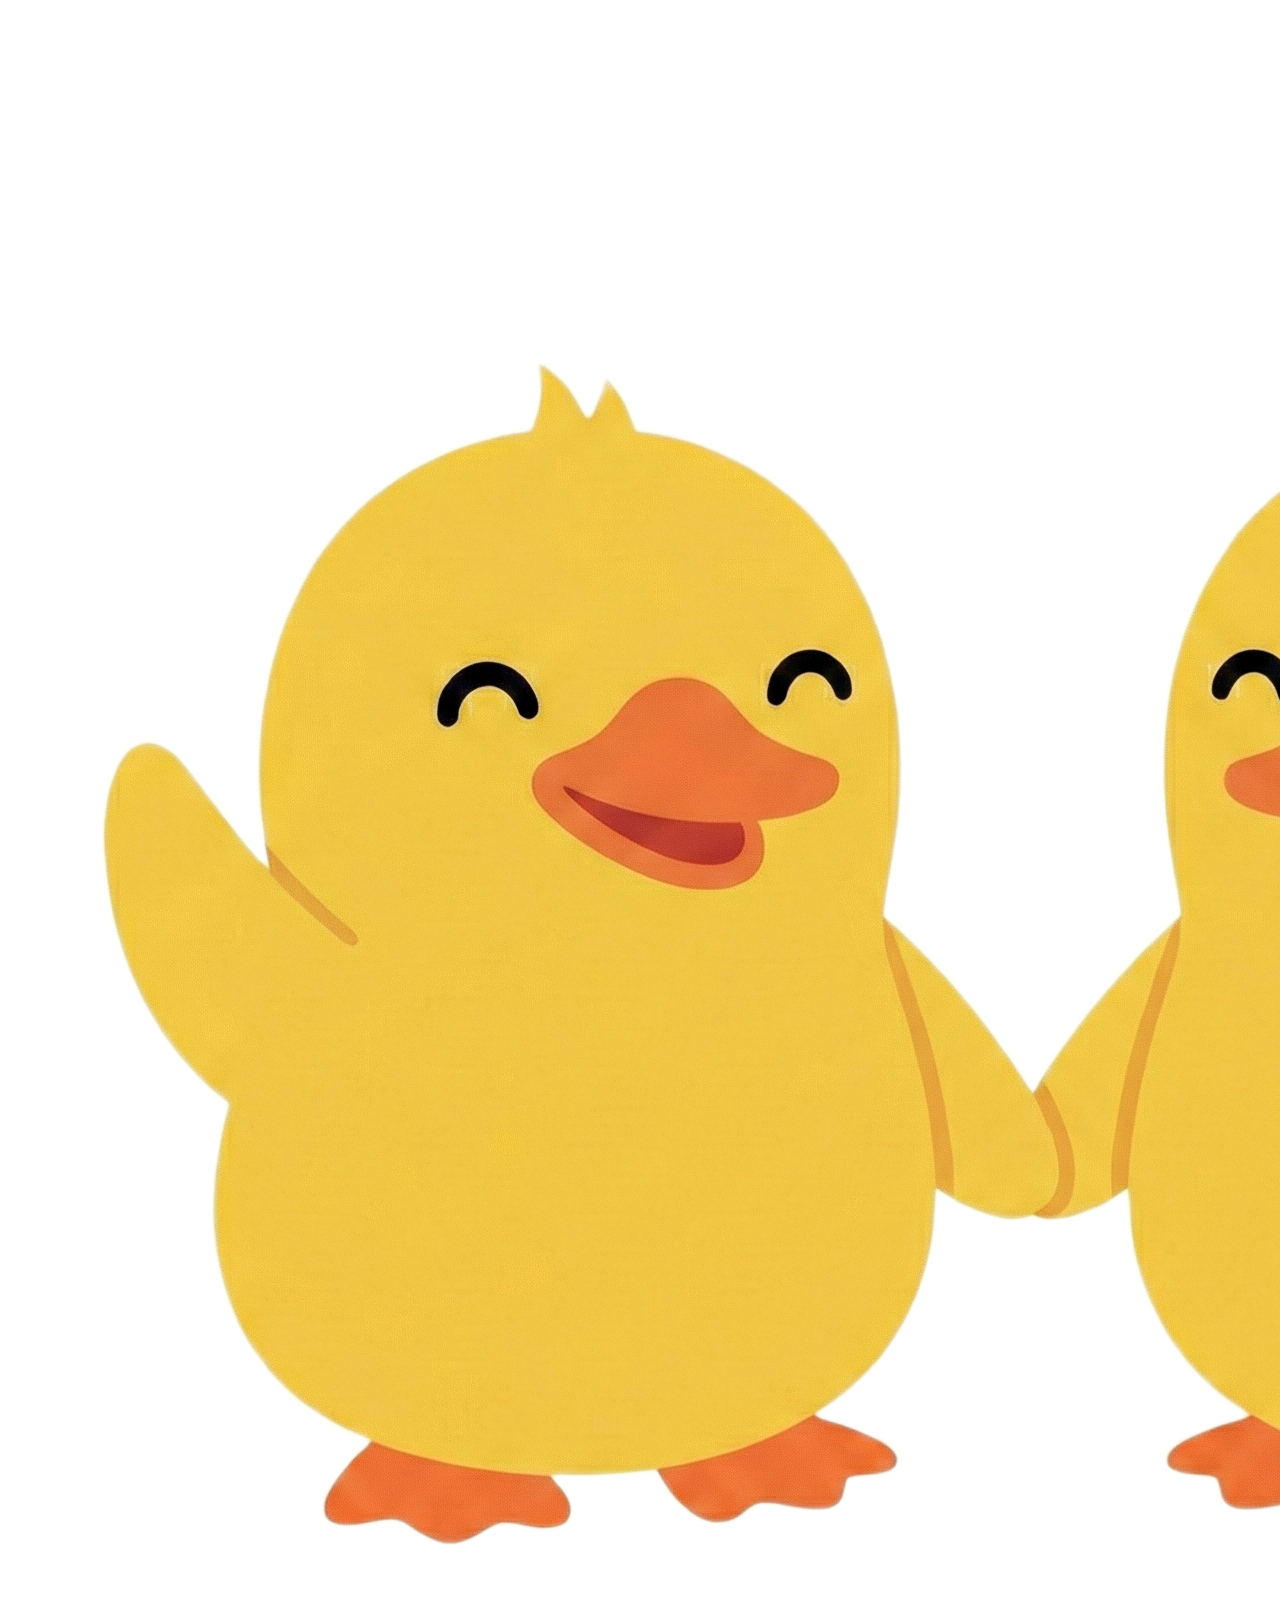
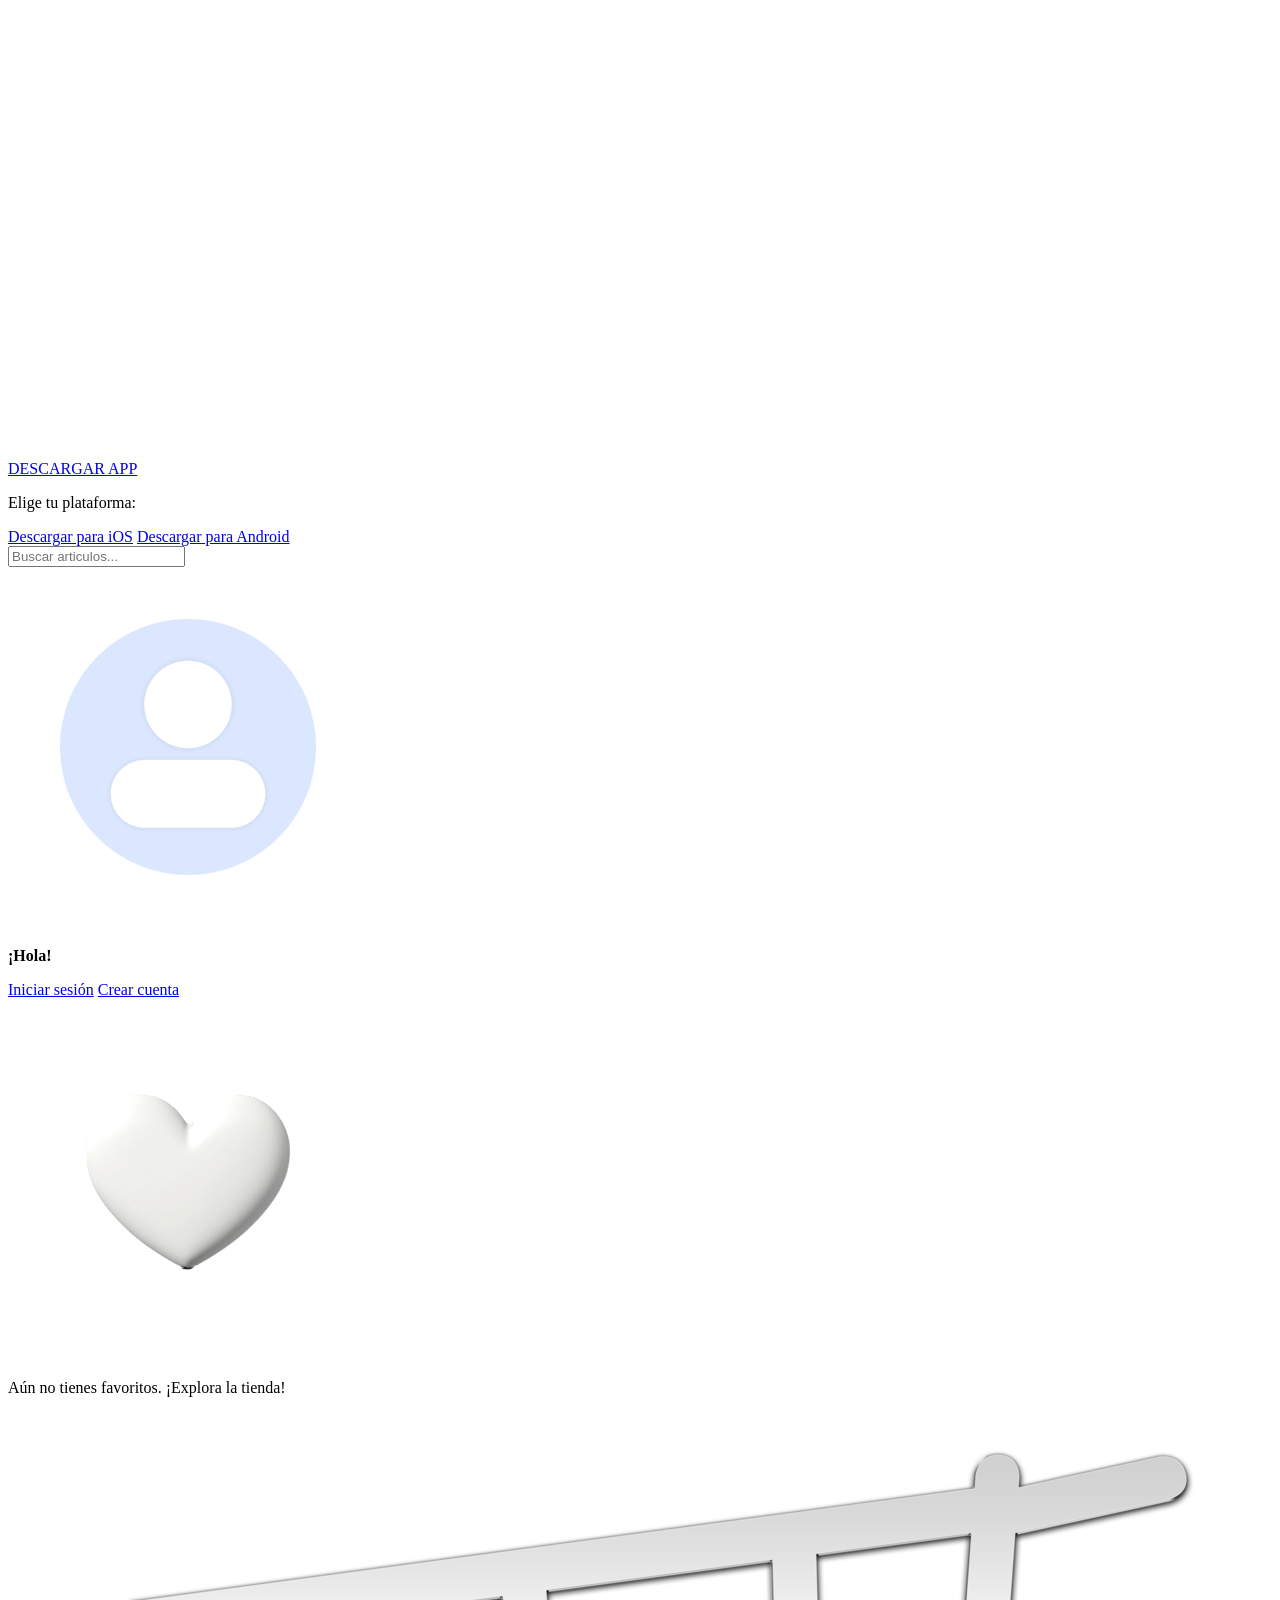
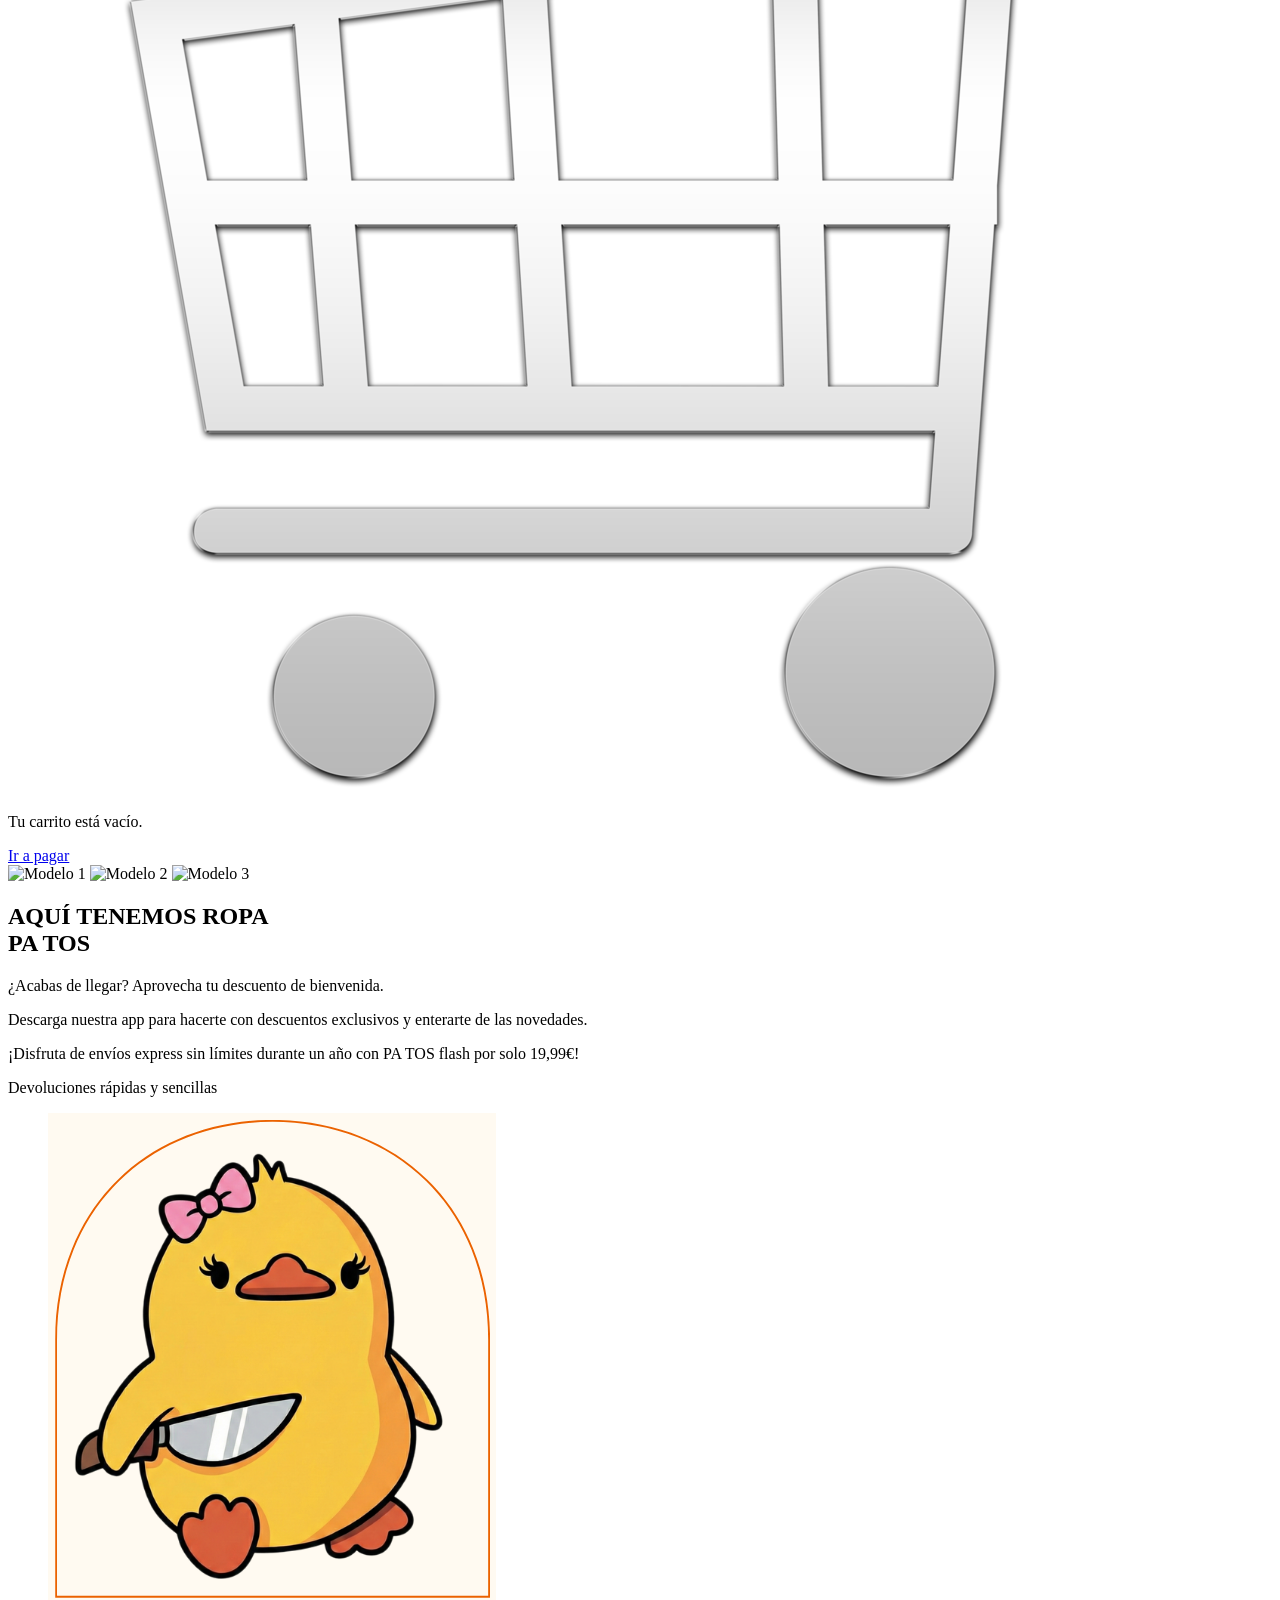
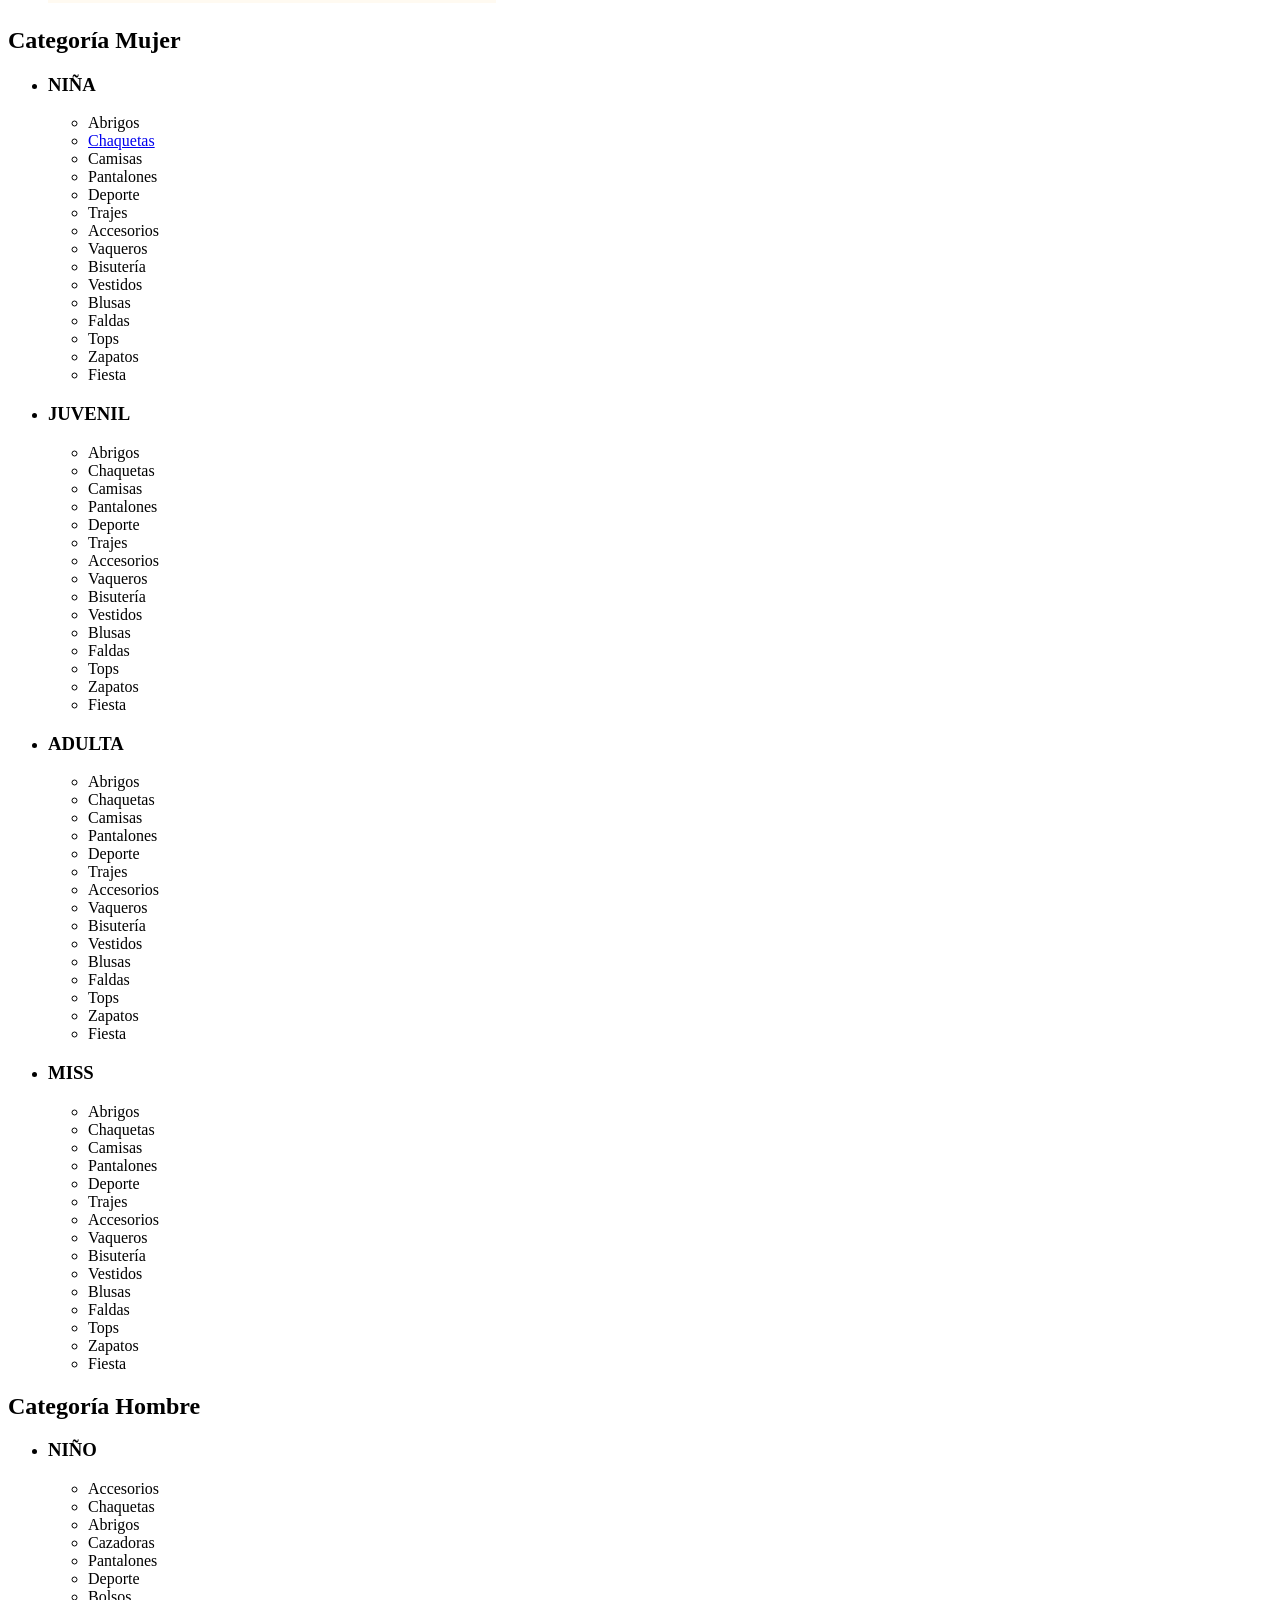
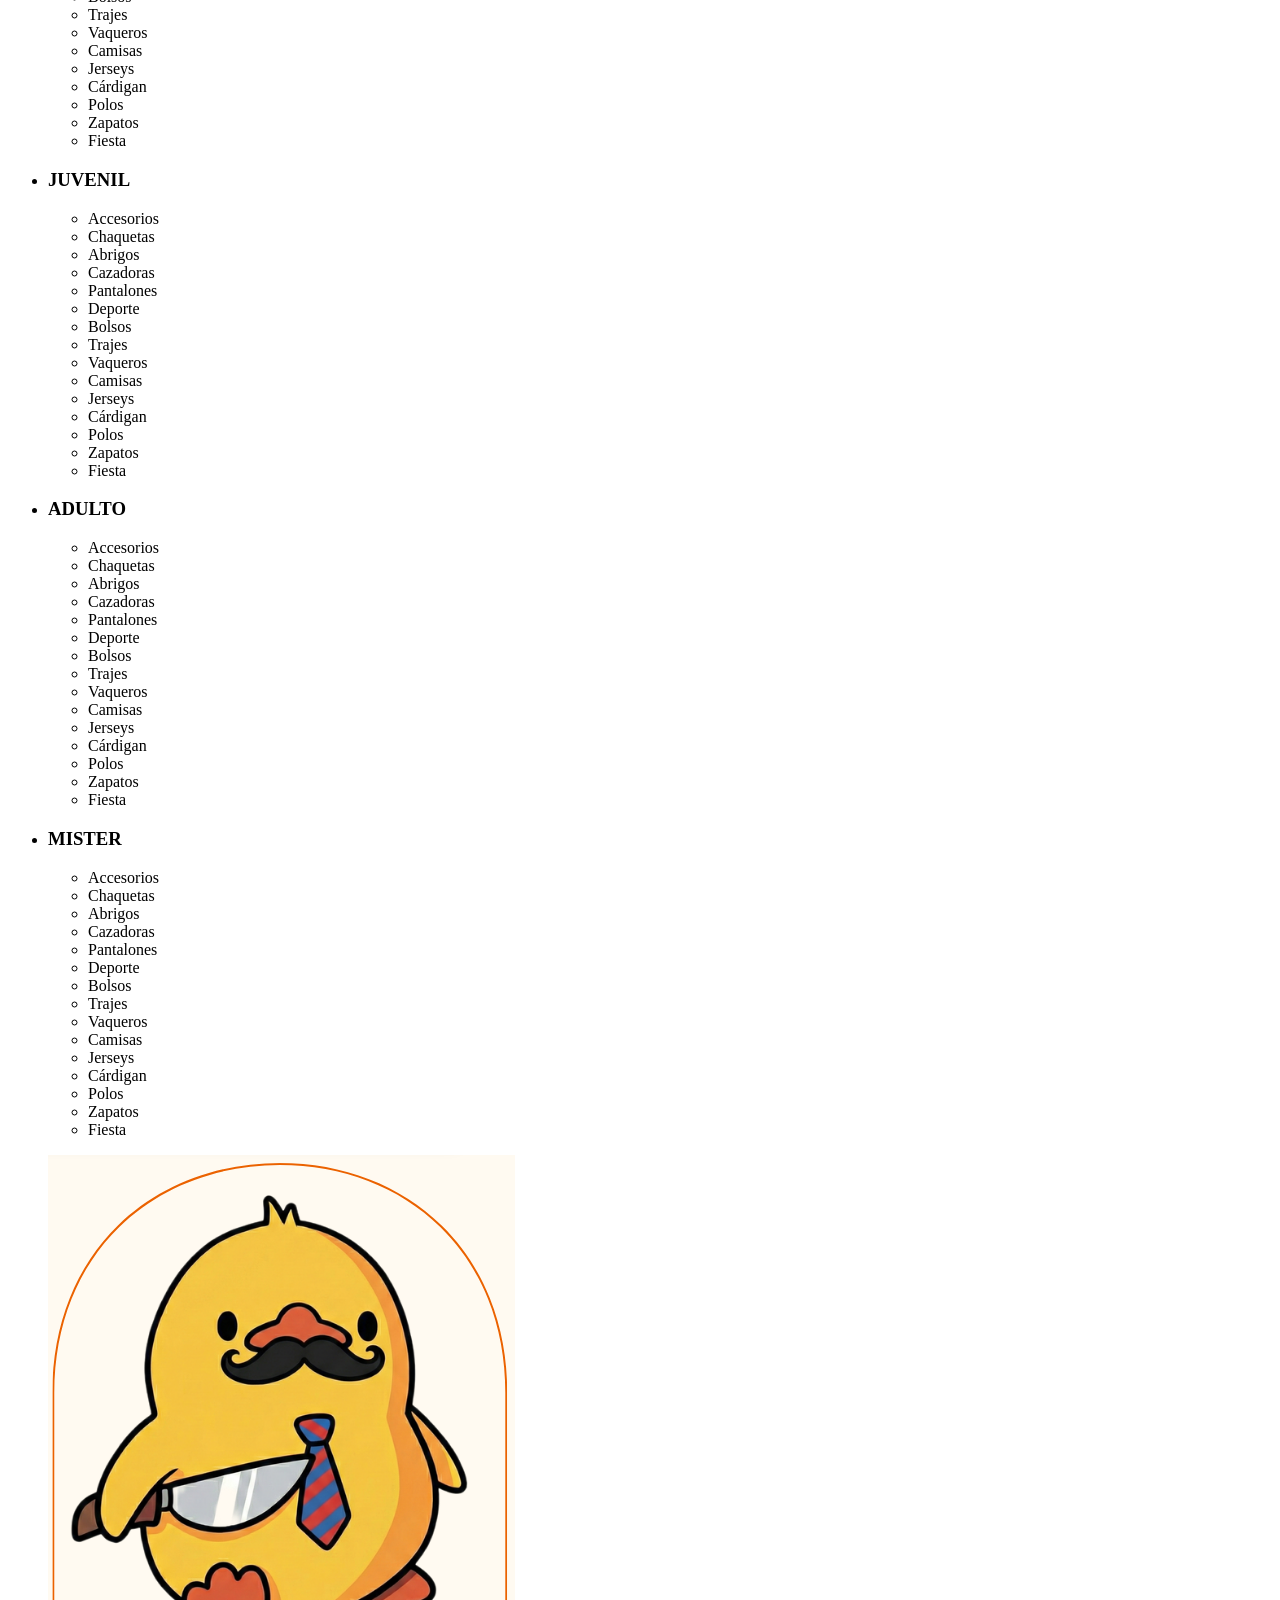
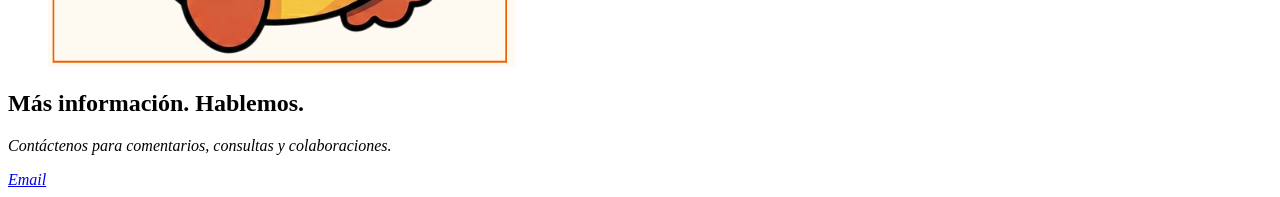
==== ui/templates/index.html @ e266c58d "arreglo de estructura e index actualizado para GO" ====
<!DOCTYPE html>
<html lang="es" >

<head>
    <meta charset="UTF-8">
    <meta name="viewport" content="width=device-width, initial-scale=1.0">
    <title>PATOS - Tienda Oficial</title>

    <link rel="icon" href="/static/img/favicon.png" type="image/x-icon"> <!--icono de la página-->
    <!--importar fuentes tipográficas (letras) de Google Fonts-->
    <link rel="preconnect" href="https://fonts.googleapis.com">
    <link rel="preconnect" href="https://fonts.gstatic.com" crossorigin>
    <!--Decarga de las fuentes: "Playfair Display" & "Syncopate"-->
    <link href="https://fonts.googleapis.com/css2?family=Playfair+Display:wght@400;600&family=Syncopate:wght@700&display=swap" rel="stylesheet">
    <link rel="stylesheet" href="/static/css/main.css"><!-- Incluir css mediante hoja de estilo -->
</head>

<body>

    <header>
        <div class="header__bar">
            
            <div class="header__logo-box">
                <img src="/static/img/logo.png" alt="Logo de la marca" class="header__logo">
            </div>

            <div class="header__action">
                <a href="#" class="header__app-btn" id="btn-app">DESCARGAR APP</a>
                <div class="header__dropdown" id="drop-app">
                    <p>Elige tu plataforma:</p>
                    <a href="#" class="header__dropdown-link">Descargar para iOS</a>
                    <a href="#" class="header__dropdown-link">Descargar para Android</a>
                </div>
            </div>

            <div class="header__search">
                <input type="text" placeholder="Buscar articulos..." class="header__search-input">
            </div>

                <div class="header__icons">
                    <div class="header__action">
                        <img src="/static/img/perfil.png" alt="Perfil" class="header__icon header__icon--profile" id="btn-profile">
                        <div class="header__dropdown" id="drop-profile">
                            <p><strong>¡Hola!</strong></p>
                            <a href="/login" class="header__dropdown-link">Iniciar sesión</a>
                            <a href="/registro" class="header__dropdown-link">Crear cuenta</a>
                        </div>
                    </div>

                    <div class="header__action">
                        <img src="/static/img/favoritos.png" alt="Favoritos" class="header__icon header__icon--favorites" id="btn-fav">
                        <div class="header__dropdown" id="drop-fav">
                            <p>Aún no tienes favoritos. ¡Explora la tienda!</p>
                        </div>
                    </div>

                    <div class="header__action">
                        <img src="/static/img/cesta.png" alt="Carrito de compras" class="header__icon header__icon--cart" id="btn-cart">
                        <div class="header__dropdown" id="drop-cart">
                            <p>Tu carrito está vacío.</p>
                            <a href="#" class="header__dropdown-link">Ir a pagar</a>
                        </div>
                    </div>
                </div>
        </div>
    </header>

    <section class="hero">
        
        <div class="hero__images">
            <img src="/static/img/modelo1.png" alt="Modelo 1" fetchpriority="high" class="hero__image">
            <img src="/static/img/modelo2.png" alt="Modelo 2" fetchpriority="high" class="hero__image">
            <img src="/static/img/modelo3.png" alt="Modelo 3" fetchpriority="high" class="hero__image">
        </div>

        <div class="hero__content">
    <h1 class="hero__title">
        <span class="hero__text hero__text--pastel">AQUÍ TENEMOS ROPA</span><br> <!-- usamos span para que haya solo un h1 -->
        <span class="hero__text hero__text--orange">PA TOS</span>
    </h1>
</div>

    </section>

<section class="benefits">
        <div class="benefits__item benefits__item--odd">
            <p>¿Acabas de llegar? Aprovecha tu descuento de bienvenida.</p>
        </div>
        <div class="benefits__item benefits__item--even">
            <p>Descarga nuestra app para hacerte con descuentos exclusivos y enterarte de las novedades.</p>
        </div>
        <div class="benefits__item benefits__item--odd">
            <p>¡Disfruta de envíos express sin límites durante un año con PA TOS flash por solo 19,99€!</p>
        </div>
        <div class="benefits__item benefits__item--even">
            <p>Devoluciones rápidas y sencillas</p>
        </div>
    </section>

<section class="category">
        
    <figure class="category__image">
        <img src="/static/img/foto_mujer.png" alt="Categoría Mujer" class="category__img">
    </figure>

    <div class="category__content">
        <h2 class="category__title">Categoría Mujer</h2>
        
        <ul class="category__columns">
            
            <li class="category__column">
                <h3 class="category__column-title">NIÑA</h3>
                <ul class="category__list">
                    <li class="category__item">Abrigos</li>
                    <li class="category__item">
                    <a href="/chaquetas" class="category__link">Chaquetas</a>
                    </li>
                    <li class="category__item">Camisas</li>
                    <li class="category__item">Pantalones</li>
                    <li class="category__item">Deporte</li>
                    <li class="category__item">Trajes</li>
                    <li class="category__item">Accesorios</li>
                    <li class="category__item">Vaqueros</li>
                    <li class="category__item">Bisutería</li>
                    <li class="category__item">Vestidos</li>
                    <li class="category__item">Blusas</li>
                    <li class="category__item">Faldas</li>
                    <li class="category__item">Tops</li>
                    <li class="category__item">Zapatos</li>
                    <li class="category__item">Fiesta</li>
                </ul>
            </li>

            <li class="category__column">
                <h3 class="category__column-title">JUVENIL</h3>
                <ul class="category__list">
                    <li class="category__item">Abrigos</li><li class="category__item">Chaquetas</li><li class="category__item">Camisas</li><li class="category__item">Pantalones</li><li class="category__item">Deporte</li><li class="category__item">Trajes</li><li class="category__item">Accesorios</li><li class="category__item">Vaqueros</li><li class="category__item">Bisutería</li><li class="category__item">Vestidos</li><li class="category__item">Blusas</li><li class="category__item">Faldas</li><li class="category__item">Tops</li><li class="category__item">Zapatos</li><li class="category__item">Fiesta</li>
                </ul>
            </li>

            <li class="category__column">
                <h3 class="category__column-title">ADULTA</h3>
                <ul class="category__list">
                    <li class="category__item">Abrigos</li><li class="category__item">Chaquetas</li><li class="category__item">Camisas</li><li class="category__item">Pantalones</li><li class="category__item">Deporte</li><li class="category__item">Trajes</li><li class="category__item">Accesorios</li><li class="category__item">Vaqueros</li><li class="category__item">Bisutería</li><li class="category__item">Vestidos</li><li class="category__item">Blusas</li><li class="category__item">Faldas</li><li class="category__item">Tops</li><li class="category__item">Zapatos</li><li class="category__item">Fiesta</li>
                </ul>
            </li>

            <li class="category__column">
                <h3 class="category__column-title">MISS</h3>
                <ul class="category__list">
                    <li class="category__item">Abrigos</li><li class="category__item">Chaquetas</li><li class="category__item">Camisas</li><li class="category__item">Pantalones</li><li class="category__item">Deporte</li><li class="category__item">Trajes</li><li class="category__item">Accesorios</li><li class="category__item">Vaqueros</li><li class="category__item">Bisutería</li><li class="category__item">Vestidos</li><li class="category__item">Blusas</li><li class="category__item">Faldas</li><li class="category__item">Tops</li><li class="category__item">Zapatos</li><li class="category__item">Fiesta</li>
                </ul>
            </li>
            
        </ul>
    </div>

</section>

    <section class="category category--man">
        
        <div class="category__content">
            <h2 class="category__title">Categoría Hombre</h2>
            
            <ul class="category__columns">
                <li class="category__column">
                    <h3 class="category__column-title">NIÑO</h3>
                    <ul class="category__list">
                        <li class="category__item">Accesorios</li><li class="category__item">Chaquetas</li><li class="category__item">Abrigos</li><li class="category__item">Cazadoras</li><li class="category__item">Pantalones</li><li class="category__item">Deporte</li><li class="category__item">Bolsos</li><li class="category__item">Trajes</li><li class="category__item">Vaqueros</li><li class="category__item">Camisas</li><li class="category__item">Jerseys</li><li class="category__item">Cárdigan</li><li class="category__item">Polos</li><li class="category__item">Zapatos</li><li class="category__item">Fiesta</li>
                    </ul>
                </li>

                <li class="category__column">
                    <h3 class="category__column-title">JUVENIL</h3>
                    <ul class="category__list">
                        <li class="category__item">Accesorios</li><li class="category__item">Chaquetas</li><li class="category__item">Abrigos</li><li class="category__item">Cazadoras</li><li class="category__item">Pantalones</li><li class="category__item">Deporte</li><li class="category__item">Bolsos</li><li class="category__item">Trajes</li><li class="category__item">Vaqueros</li><li class="category__item">Camisas</li><li class="category__item">Jerseys</li><li class="category__item">Cárdigan</li><li class="category__item">Polos</li><li class="category__item">Zapatos</li><li class="category__item">Fiesta</li>
                    </ul>
                </li>

                <li class="category__column">
                    <h3 class="category__column-title">ADULTO</h3>
                    <ul class="category__list">
                        <li class="category__item">Accesorios</li><li class="category__item">Chaquetas</li><li class="category__item">Abrigos</li><li class="category__item">Cazadoras</li><li class="category__item">Pantalones</li><li class="category__item">Deporte</li><li class="category__item">Bolsos</li><li class="category__item">Trajes</li><li class="category__item">Vaqueros</li><li class="category__item">Camisas</li><li class="category__item">Jerseys</li><li class="category__item">Cárdigan</li><li class="category__item">Polos</li><li class="category__item">Zapatos</li><li class="category__item">Fiesta</li>
                    </ul>
                </li>

                <li class="category__column">
                    <h3 class="category__column-title">MISTER</h3>
                    <ul class="category__list">
                        <li class="category__item">Accesorios</li><li class="category__item">Chaquetas</li><li class="category__item">Abrigos</li><li class="category__item">Cazadoras</li><li class="category__item">Pantalones</li><li class="category__item">Deporte</li><li class="category__item">Bolsos</li><li class="category__item">Trajes</li><li class="category__item">Vaqueros</li><li class="category__item">Camisas</li><li class="category__item">Jerseys</li><li class="category__item">Cárdigan</li><li class="category__item">Polos</li><li class="category__item">Zapatos</li><li class="category__item">Fiesta</li>
                    </ul>
                </li>
            </ul>            
        </div>

        <figure class="category__image">
            <img src="/static/img/foto_hombre.png" alt="Categoría Hombre" class="category__img">
        </figure>

    </section>

    <footer>
        <div class="footer__content">
            <h2 class="footer__title">Más información. Hablemos.</h2>
            <address class="footer__address">
                <p class="footer__text">Contáctenos para comentarios, consultas y colaboraciones.</p>
                <a href="mailto:#" class="footer__link">Email</a>
            </address>
        </div>
    </footer>

<!--Para que al hacer clic se ponga la clase --active (y la cajita aparezca), necesitamos un script.-->
    <script>
        // 1. Función para abrir y cerrar las cajas
        function configurarDropdown(idBoton, idCaja) {
            const boton = document.getElementById(idBoton);
            const caja = document.getElementById(idCaja);

            if(boton && caja) {
                boton.addEventListener('click', function(evento) {
                    evento.preventDefault(); // Evita que la página salte hacia arriba
                    
                    // Si la caja ya está abierta, la cerramos
                    const estaAbierta = caja.classList.contains('header__dropdown--active');
                    
                    // Primero cerramos TODAS las cajas por si había otra abierta
                    document.querySelectorAll('.header__dropdown').forEach(drop => {
                        drop.classList.remove('header__dropdown--active');
                    });

                    // Si NO estaba abierta, la abrimos
                    if (!estaAbierta) {
                        caja.classList.add('header__dropdown--active');
                    }
                });
            }
        }

        // 2. Conectamos cada botón con su caja oculta
        configurarDropdown('btn-app', 'drop-app');
        configurarDropdown('btn-profile', 'drop-profile');
        configurarDropdown('btn-fav', 'drop-fav');
        configurarDropdown('btn-cart', 'drop-cart');

        // 3. Un toque pro: Cerrar las cajas si el usuario hace clic fuera de ellas
        document.addEventListener('click', function(evento) {
            if (!evento.target.closest('.header__action')) {
                document.querySelectorAll('.header__dropdown').forEach(drop => {
                    drop.classList.remove('header__dropdown--active');
                });
            }
        });
    </script>
</body>
</html>
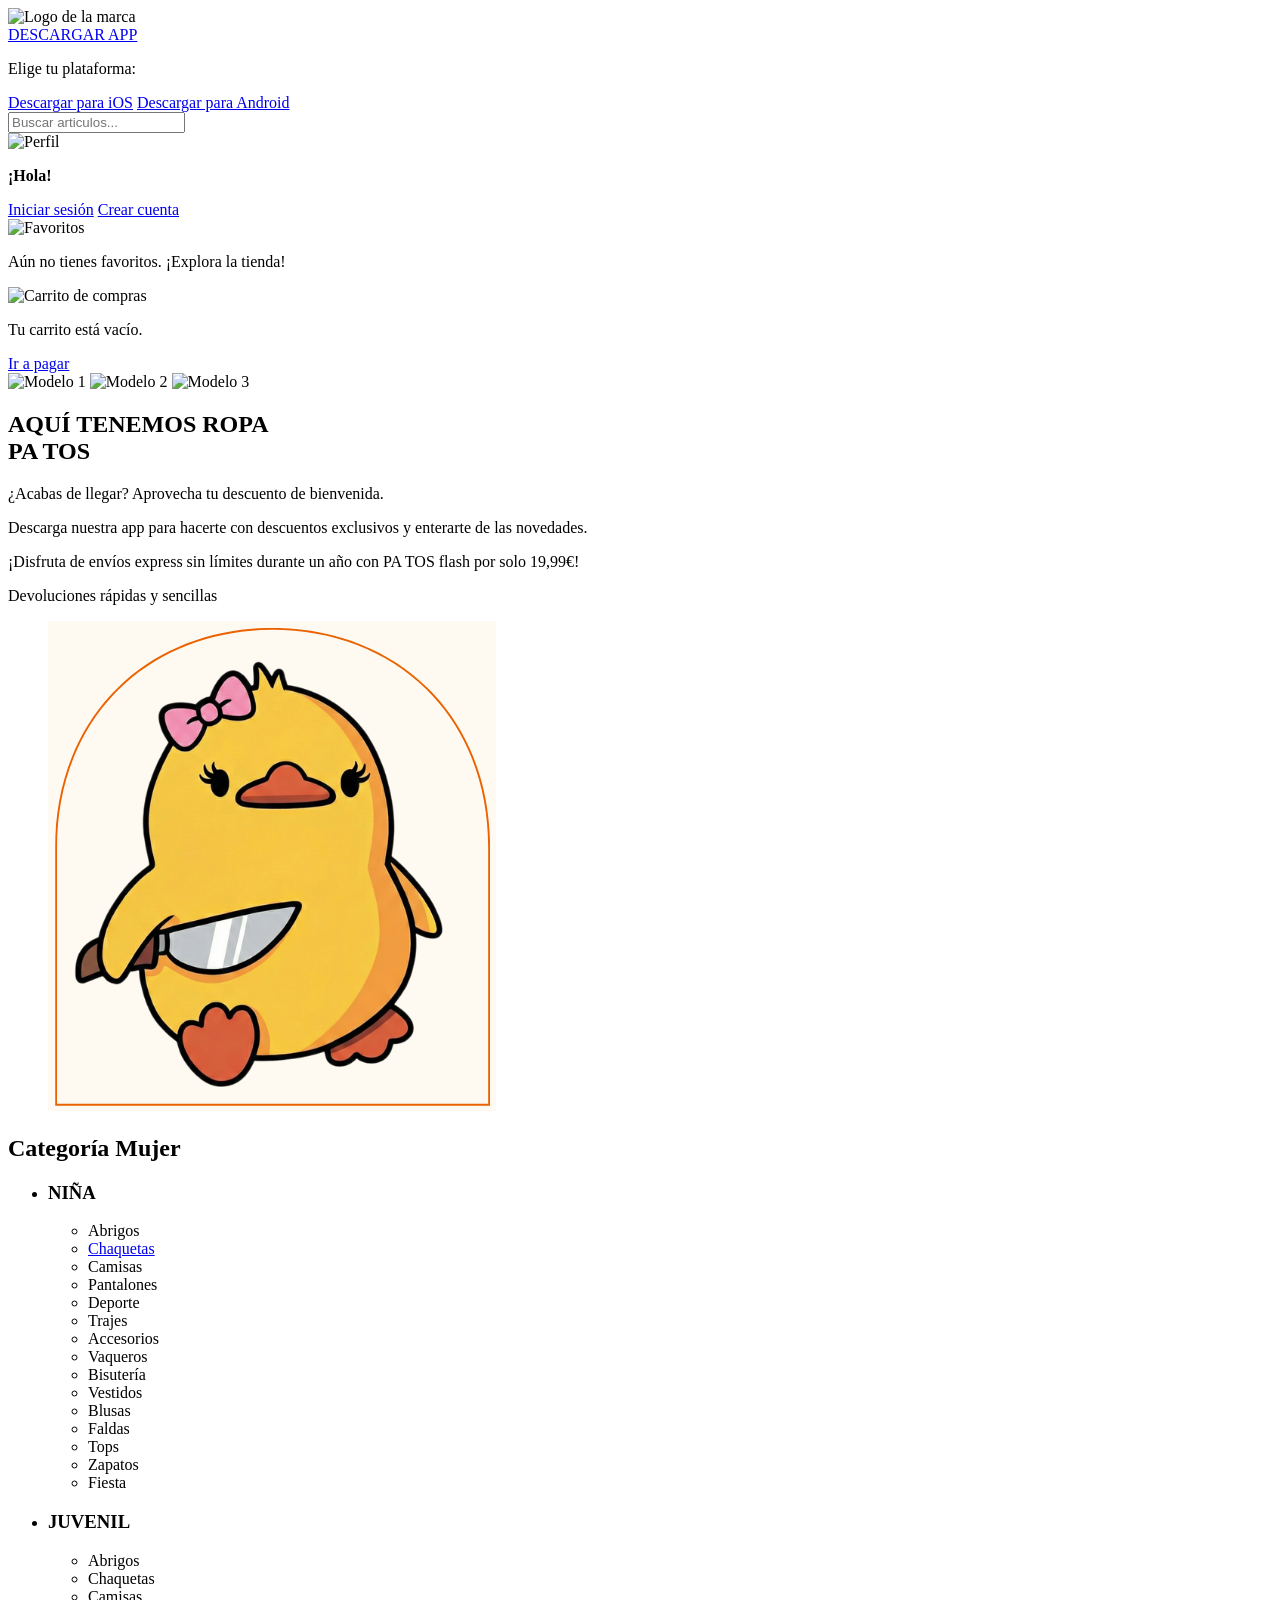
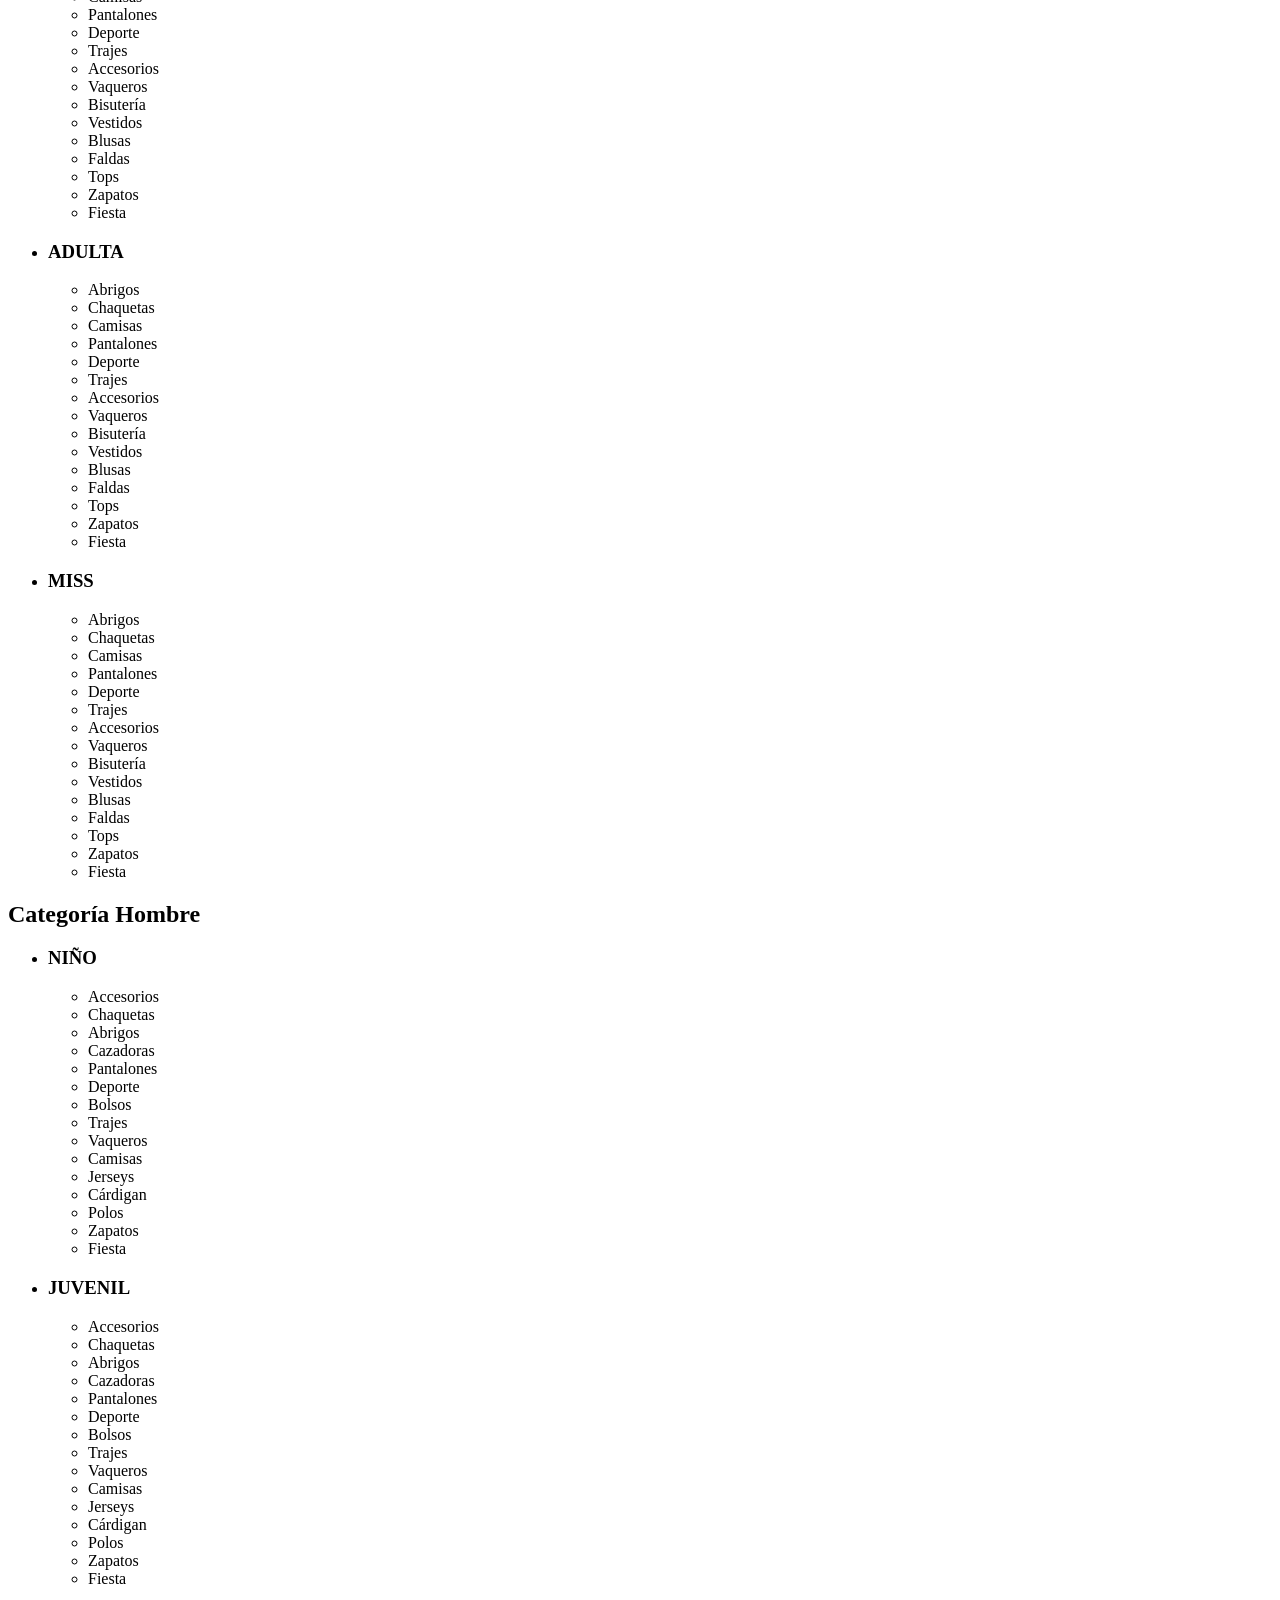
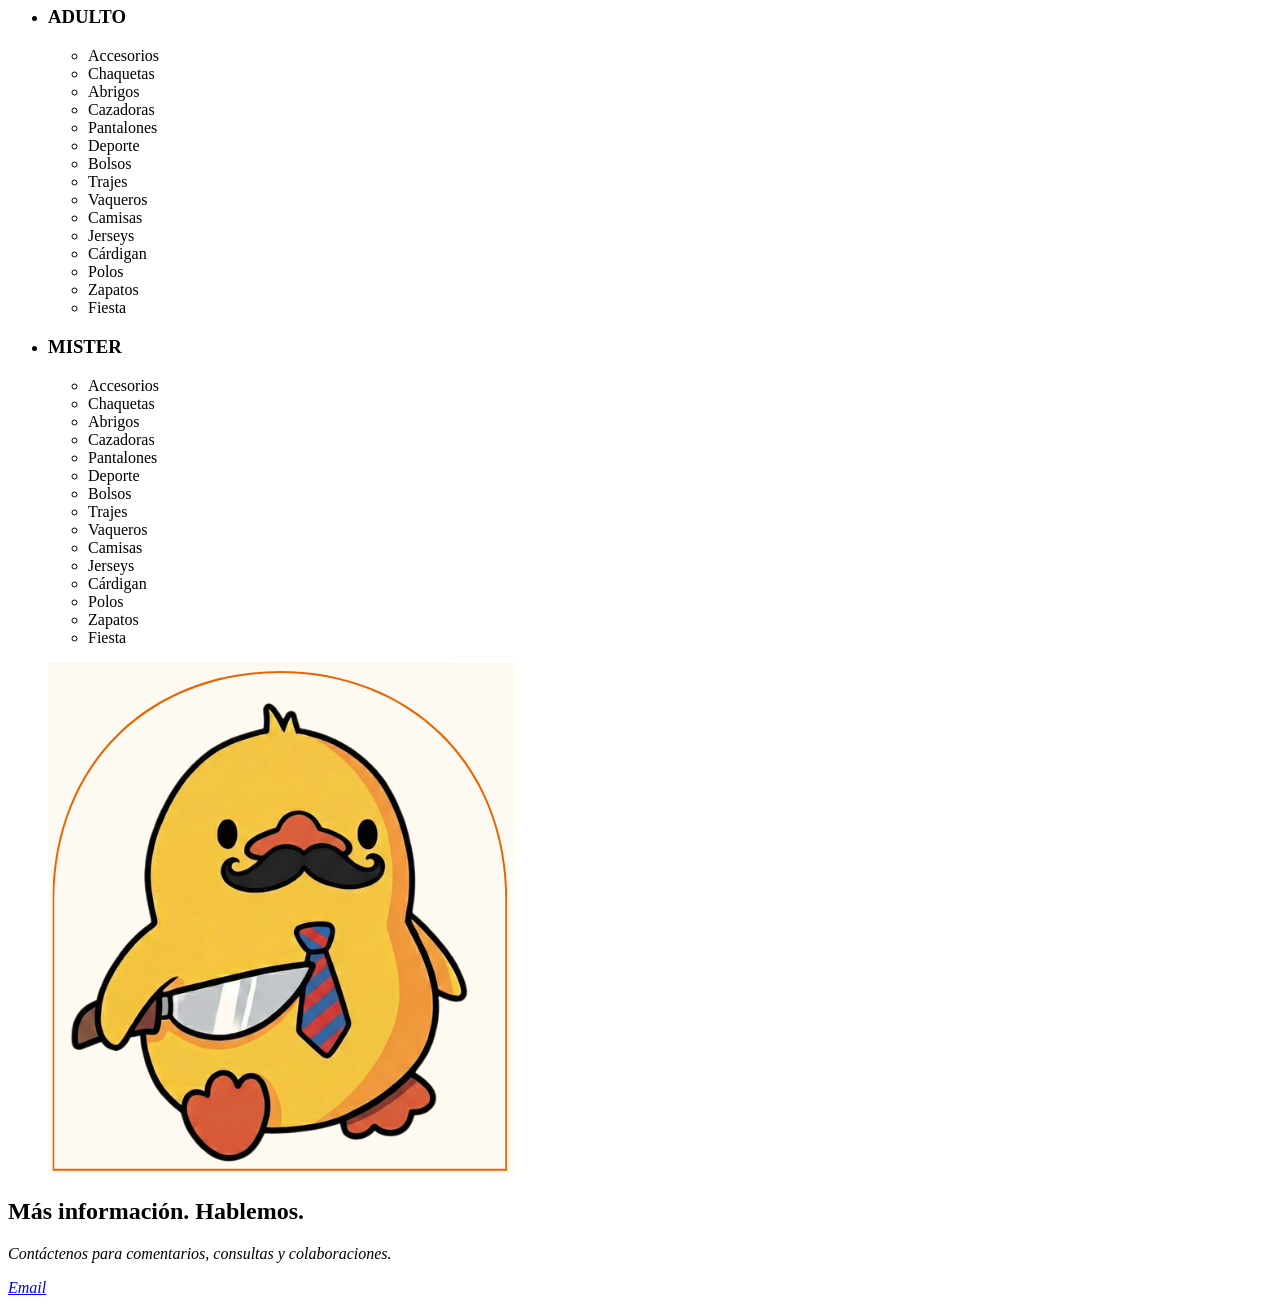
==== commit 4df06321: "optimizacion de imagenes (uso de avif) Co-authored-by: Copilot <copilot@github.com>" ====
--- a/ui/templates/index.html
+++ b/ui/templates/index.html
@@ -21,7 +21,10 @@
         <div class="header__bar">
             
             <div class="header__logo-box">
-                <img src="/static/img/logo.png" alt="Logo de la marca" class="header__logo">
+                <picture>
+                    <source srcset="/static/img/logo-opt.avif" type="image/avif">
+                    <img src="/static/img/logo.png" alt="Logo de la marca" class="header__logo">
+                </picture>
             </div>
 
             <div class="header__action">
@@ -39,7 +42,10 @@
 
                 <div class="header__icons">
                     <div class="header__action">
-                        <img src="/static/img/perfil.png" alt="Perfil" class="header__icon header__icon--profile" id="btn-profile">
+                        <picture>
+                            <source srcset="/static/img/perfil-opt.avif" type="image/avif">
+                            <img src="/static/img/perfil.png" alt="Perfil" class="header__icon header__icon--profile" id="btn-profile">
+                        </picture>
                         <div class="header__dropdown" id="drop-profile">
                             <p><strong>¡Hola!</strong></p>
                             <a href="/login" class="header__dropdown-link">Iniciar sesión</a>
@@ -48,14 +54,20 @@
                     </div>
 
                     <div class="header__action">
-                        <img src="/static/img/favoritos.png" alt="Favoritos" class="header__icon header__icon--favorites" id="btn-fav">
+                        <picture>
+                            <source srcset="/static/img/favoritos-opt.avif" type="image/avif">
+                            <img src="/static/img/favoritos.png" alt="Favoritos" class="header__icon header__icon--favorites" id="btn-fav">
+                        </picture>
                         <div class="header__dropdown" id="drop-fav">
                             <p>Aún no tienes favoritos. ¡Explora la tienda!</p>
                         </div>
                     </div>
 
                     <div class="header__action">
-                        <img src="/static/img/cesta.png" alt="Carrito de compras" class="header__icon header__icon--cart" id="btn-cart">
+                        <picture>
+                            <source srcset="/static/img/cesta-opt.avif" type="image/avif">
+                            <img src="/static/img/cesta.png" alt="Carrito de compras" class="header__icon header__icon--cart" id="btn-cart">
+                        </picture>
                         <div class="header__dropdown" id="drop-cart">
                             <p>Tu carrito está vacío.</p>
                             <a href="#" class="header__dropdown-link">Ir a pagar</a>
@@ -68,9 +80,20 @@
     <section class="hero">
         
         <div class="hero__images">
-            <img src="/static/img/modelo1.png" alt="Modelo 1" fetchpriority="high" class="hero__image">
-            <img src="/static/img/modelo2.png" alt="Modelo 2" fetchpriority="high" class="hero__image">
-            <img src="/static/img/modelo3.png" alt="Modelo 3" fetchpriority="high" class="hero__image">
+            <picture>
+                <source srcset="/static/img/modelo1.avif" type="image/avif">
+                <img src="/static/img/modelo1.png" alt="Modelo 1" fetchpriority="high" class="hero__image">
+            </picture>
+
+            <picture>
+                <source srcset="/static/img/modelo2.avif" type="image/avif">
+                <img src="/static/img/modelo2.png" alt="Modelo 2" fetchpriority="high" class="hero__image">
+            </picture>
+
+            <picture>
+                <source srcset="/static/img/modelo3.avif" type="image/avif">
+                <img src="/static/img/modelo3.png" alt="Modelo 3" fetchpriority="high" class="hero__image">
+            </picture>
         </div>
 
         <div class="hero__content">
@@ -251,6 +274,42 @@
             }
         });
     </script>
+
+    <div id="toast-notif" class="toast"></div>
+
+    <script>
+        document.addEventListener("DOMContentLoaded", () => {
+            const urlParams = new URLSearchParams(window.location.search);
+            const toast = document.getElementById('toast-notif');
+            
+            let message = "";
+            let type = "";
+
+            // Revisar qué mensaje viene en la URL
+            if (urlParams.has('exito')) {
+                type = "toast--success";
+                if (urlParams.get('exito') === 'registro') message = "¡Cuenta creada! Ya puedes iniciar sesión.";
+                if (urlParams.get('exito') === 'login') message = "¡Bienvenido de nuevo a la tienda!";
+            } else if (urlParams.has('error')) {
+                type = "toast--error";
+                if (urlParams.get('error') === 'credenciales') message = "Credenciales incorrectas. Inténtalo de nuevo.";
+                if (urlParams.get('error') === 'servidor') message = "Hubo un error al procesar tu solicitud.";
+            }
+
+            // Si hay mensaje, mostrar el pop-up y ocultarlo a los 4 segundos
+            if (message !== "") {
+                toast.textContent = message;
+                toast.classList.add(type);
+                toast.classList.add('toast--show');
+
+                setTimeout(() => {
+                    toast.classList.remove('toast--show');
+                    // Opcional: Limpiar la URL para que no vuelva a salir al recargar
+                    window.history.replaceState({}, document.title, window.location.pathname);
+                }, 4000);
+            }
+        });
+    </script>
 </body>
 </html>
 
